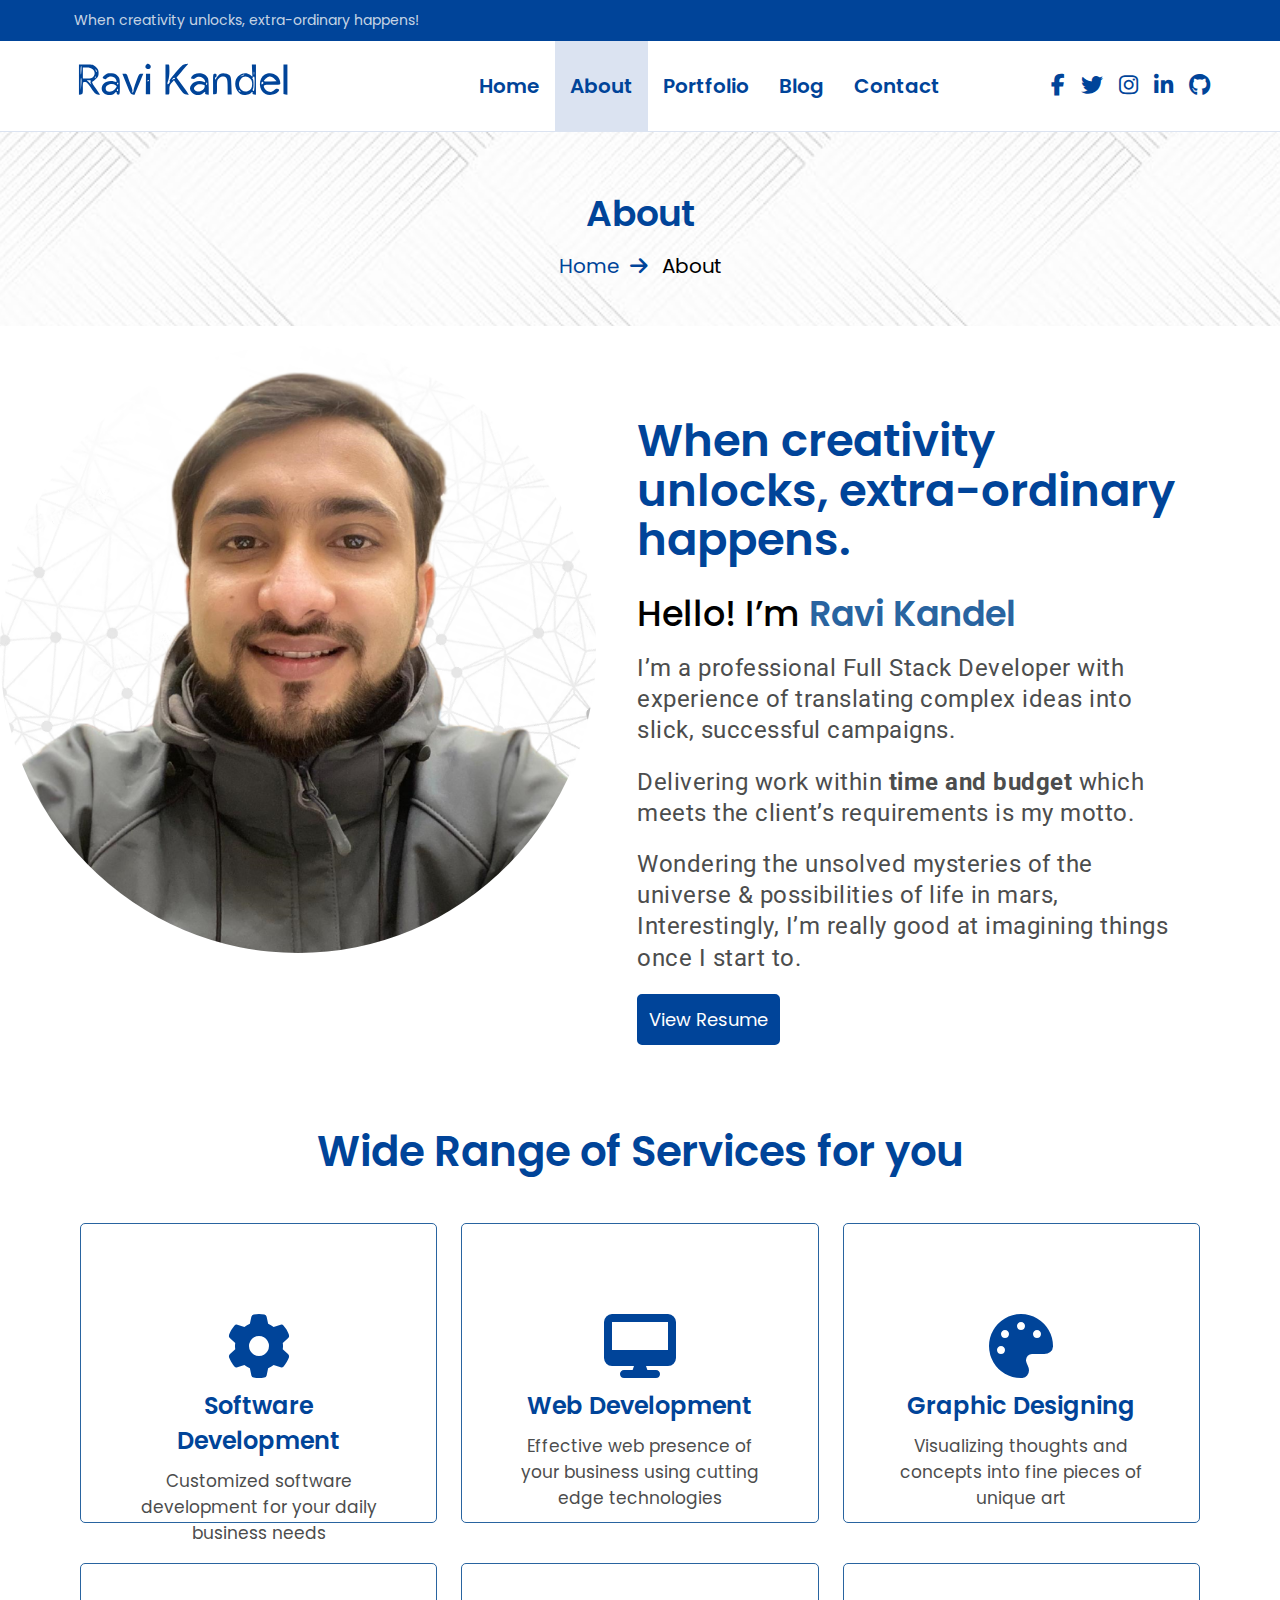
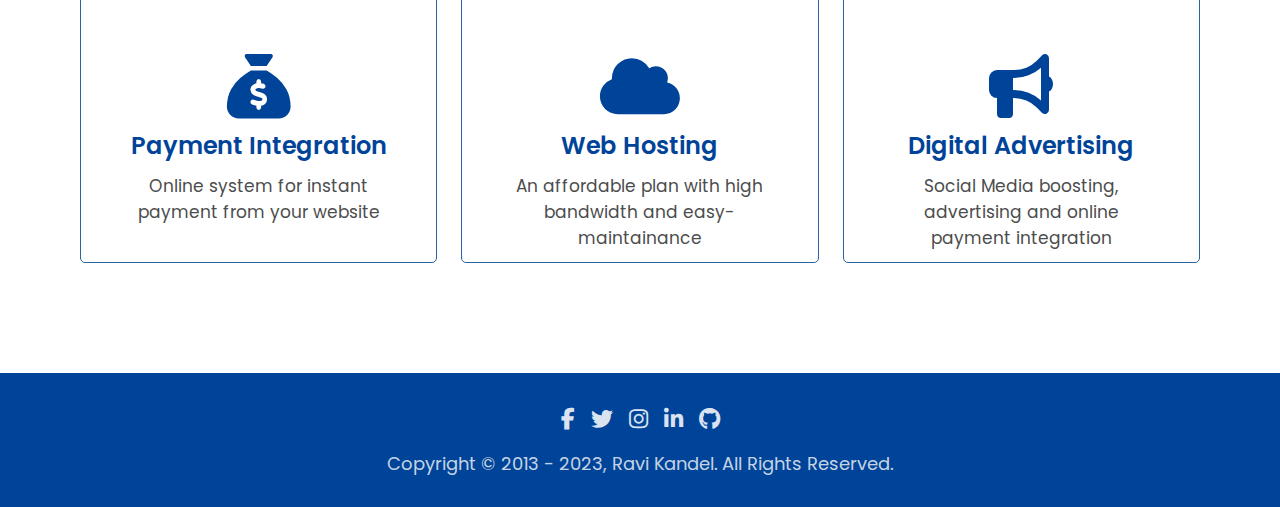
==== about.html @ 2e98d21c "initial commit" ====
<!DOCTYPE html>
<html lang="en">

<head>
    <meta charset="UTF-8">
    <meta name="viewport" content="width=device-width, initial-scale=1.0">
    <title>Home</title>
    <link rel="stylesheet" href="css/style.css" />
</head>

<body>

    <!--Header Start-->
    <header>
        <div class="header-top">
            <div class="display-frame">
                <p>When creativity unlocks, extra-ordinary happens!</p>
            </div>
        </div>
        <div class="header-bottom">
            <div class="display-frame">
                <div class="logo"><a href="index.html"><img src="images/logo.svg" title="Ravi Kandel" alt="Logo"></a>
                </div>
                <nav>
                    <ul>
                        <li><a href="index.html">Home</a></li>
                        <li class="active"><a href="about.html">About</a></li>
                        <li><a href="portfolio.html">Portfolio</a></li>
                        <li><a href="blog.html">Blog</a></li>
                        <li><a href="contact.html">Contact</a></li>
                    </ul>
                </nav>
                <div class="media-icons">
                    <a title="Facebook" class="icon-facebook" href="https://www.facebook.com/ravi.kandel2"><i
                            class="fab fa-facebook-f"></i></a>
                    <a title="Twitter" class="icon-twitter" href="http://www.twitter.com/ravikandel1"><i
                            class="fab fa-twitter"></i></a>
                    <a title="Instagram" class="icon-instagram" href="https://www.instagram.com/ravi.kandel2"><i
                            class="fab fa-instagram"></i></a>
                    <a title="LinkedIn" class="icon-linkedin" href="https://www.instagram.com/ravi.kandel2"><i
                            class="fab fa-linkedin-in"></i></a>
                    <a title="Github" class="icon-github" href="https://github.com/ravikandel1"> <i
                            class="fab fa-github"></i></a>
                </div>
            </div>
        </div>
    </header>
    <!--Header End-->

    <!-- Breadcrum Section Start -->
    <section class="breadcrum">
        <div class="display-frame">
            <h1>About</h1>
            <ul>
                <li><a href="index.html">Home</a><i class="fa fa-arrow-right"></i></li>
                <li>About</li>
            </ul>
        </div>
    </section>
    <!--Breadcrum Section End -->

    <!-- About Section Start -->
    <section class="about-me">
        <div class="left-column">
            <img src="images/ravi.png">
        </div>
        <div class="right-column">
            <h1>When creativity unlocks, <span>extra-ordinary happens.</span></h1>
            <h2>Hello! I’m <span>Ravi Kandel</span></h2>
            <p>I’m a professional Full Stack Developer with experience of translating complex ideas into slick,
                successful campaigns.</p>
            <p>Delivering work within <strong>time and budget</strong> which meets the
                client’s requirements is my motto.</p>
            <p>Wondering the unsolved mysteries of the universe & possibilities of life in mars, Interestingly, I’m
                really good at imagining things once I start to.</p>
            <button id="btnViewResume">View Resume</button>
        </div>
    </section>
    <!-- About Section End -->

    <!-- Skills Section Start -->
    <!-- Skills Section End -->

    <!-- Services Section Start -->
    <section class="services">
        <div class="display-frame">
            <h1>Wide Range of Services for you</h1>
            <div class="column"><i class="fas fa-cog fa-4x"></i>
                <h2>Software Development</h2>
                <p>Customized software development for your daily business needs</p>
            </div>
            <div class="column"><i class="fas fa-desktop fa-4x"></i>
                <h2>Web Development</h2>
                <p>Effective web presence of your business using cutting edge technologies</p>
            </div>
            <div class="column"><i class="fas fa-palette fa-4x"></i>
                <h2>Graphic Designing</h2>
                <p>Visualizing thoughts and concepts into fine pieces of unique art</p>
            </div>
            <div class="column"><i class="fas fa-sack-dollar fa-4x"></i>
                <h2>Payment Integration</h2>
                <p>Online system for instant payment from your website</p>
            </div>
            <div class="column"><i class="fas fa-cloud fa-4x"></i>
                <h2>Web Hosting</h2>
                <p>An affordable plan with high bandwidth and easy-maintainance</p>
            </div>
            <div class="column"><i class="fas fa-bullhorn fa-4x"></i>
                <h2>Digital Advertising</h2>
                <p>Social Media boosting, advertising and online payment integration</p>
            </div>
        </div>
    </section>
    <!-- Services Section End -->

    <!-- Footer Section Start -->
    <footer>
        <div class="hero-text">
            <div class="media-icons">
                <a title="Facebook" class="icon-facebook" href="https://www.facebook.com/ravi.kandel2"><i
                        class="fab fa-facebook-f"></i></a>
                <a title="Twitter" class="icon-twitter" href="http://www.twitter.com/ravikandel1"><i
                        class="fab fa-twitter"></i></a>
                <a title="Instagram" class="icon-instagram" href="https://www.instagram.com/ravi.kandel2"><i
                        class="fab fa-instagram"></i></a>
                <a title="LinkedIn" class="icon-linkedin" href="https://www.instagram.com/ravi.kandel2"><i
                        class="fab fa-linkedin-in"></i></a>
                <a title="Github" class="icon-github" href="https://github.com/ravikandel1"> <i
                        class="fab fa-github"></i></a>
            </div>
            <p>Copyright © 2013 - 2023, Ravi Kandel. All Rights Reserved.</p>
        </div>
    </footer>

</body>

</html>
---- css/style.css ----
@import url('https://fonts.googleapis.com/css2?family=Roboto:wght@300;400;500;700;900&display=swap');
@import url("https://fonts.googleapis.com/css2?family=Poppins:wght@400;600;700&display=swap");
@import url('https://cdnjs.cloudflare.com/ajax/libs/font-awesome/6.4.0/css/all.min.css');


/*reset the browser default */
* {
    margin: 0;
    padding: 0;
    text-decoration: none;
    box-sizing: border-box;
    scroll-behavior: smooth;
}

body,
html {
    font-size: 16px;
    font-family: 'Poppins', sans-serif;
    font-weight: 400;
    margin: 0 auto;
    padding: 0;
}

.display-frame {
    width: 90%;
    margin: 0 auto;
}

.theme-color {
    color: #004499;
}

/* header top */
header .header-top {
    position: relative;
    display: block;
    background: #004499;
}

header .header-top p {
    padding: 10px;
    color: rgba(250, 250, 250, 0.8);
    font-size: 14px;
    font-weight: 400;
}

/* header bottom */

header .header-bottom {
    background-color: #FFFFFF;
    display: flex;
    transition: all 0.3s ease;
    justify-content: space-between;
    align-items: center;
    margin: auto;
    border-bottom: 1px solid #dbe3f1;
}

/* header bottom logo */

header .header-bottom .logo {
    float: left;
    padding: 14px 0;
}

header .header-bottom .logo a img {
    min-width: 30%;
    max-width: 59%;
}

/* header bottom nav */

nav {
    float: left;
    font-size: 16px;
}

nav ul li {
    padding: 30px 0;
    list-style: none;
    float: left;
    border: 0;
}

nav ul li a {
    font-size: 20px;
    padding: 30px 15px;
    font-weight: 600;
    color: #004499;
    font-family: 'Poppins', sans-serif;
    transition: all 0.4s ease;
}

nav ul li.active,
nav ul li:hover {
    color: #004499;
    background: #dbe3f1;
}

/* header bottom media icons */

header .header-bottom .media-icons {
    padding: 28px 0;
    float: right;
}

header .header-bottom .media-icons a {
    font-size: 22px;
    margin: 0px 6px 4px;
    color: #004499;
}

.media-icons a.icon-facebook:hover {
    color: #3B5998;
}

.media-icons a.icon-twitter:hover {
    color: #00ACEE;
}

.media-icons a.icon-instagram:hover {
    color: #EA4C89;
}

.media-icons a.icon-linkedin:hover {
    color: #0E76A8;
}

.media-icons a.icon-github:hover {
    color: #000000;
}


/*Breadcrum*/

.breadcrum {
    background-image: url("../images/bg.jpg");
    background-size: cover;
    background-position: center;
    background-attachment: fixed;
    padding: calc(5vh) 0;
    font-family: 'Poppins', sans-serif;
    text-align: center;
}

.breadcrum h1 {
    font-size: 36px;
    font-weight: 600;
    font-family: 'Poppins', sans-serif;
    line-height: 1.5;
    padding: 10px;
    color: #004499;
}

.breadcrum ul {
    list-style: none;
    margin: 0;
    padding: 0;
}

.breadcrum ul li {
    font-size: 20px;
    display: inline-block;
    color: #000000;

}

.breadcrum ul li a {
    color: #004499;
}

.breadcrum ul li a:hover {
    text-decoration: underline;
}

.breadcrum ul li i {
    margin: 0 10px;
    color: #004499;

}

/* Main Banner */

.main-banner {
    height: 80vh;
    background: url("../images/aa.jpg") no-repeat;
    background-size: cover;
    background-position: center;
    background-attachment: fixed;

}

.welcome-text {
    padding: calc(20vh) 10px 0;
}

.welcome-text h1 {
    font-size: 75px;
    font-weight: 600;
    line-height: 1;

}

.welcome-text h2 {
    font-size: 60px;
    font-weight: 400;
    line-height: 1;
    margin-bottom: 10px;
    color: #2964a0;
}

.welcome-text h3 {
    font-size: 40px;
    line-height: 1.5;
    font-weight: 400;
}


.welcome-text button,
.right-column button,
.portfolio button,
.inquiry button,
.blog button {
    outline: none;
    padding: 10px;
    border-radius: 5px;
    font-size: 18px;
    font-weight: 400;
    background-color: #004499;
    font-family: 'Poppins', sans-serif;
    color: #FFFFFF;
    cursor: pointer;
    border: 2px solid #004499;
    transition: all 0.4s ease;
}

.welcome-text button:hover,
.right-column button:hover,
.portfolio button:hover,
.inquiry button:hover,
.blog button:hover {

    background: transparent;
    color: #004499;
    margin-left: 5px;
}

/* About Me */
.about-me {
    padding: 0 0 20px;
    display: flex;
}

.about-me .left-column {
    padding: 20px 0 0;
    display: inline-block;
    width: 49vw;
}

.about-me .left-column img {
    width: 95%;
    border-radius: 50%;
    display: block;
}

.about-me .right-column {
    display: inline-block;
    width: 44vw;
    padding: calc(10vh) 10px 0;
}

.about-me .right-column h1 {
    font-size: 45px;
    font-weight: 600;
    margin-bottom: 30px;
    font-family: 'Poppins', sans-serif;
    line-height: 1.1;
    color: #004499;
}

.about-me .right-column h1 span {
    color: #004499;
}

.about-me .right-column h2 {
    font-size: 35px;
    font-weight: 500;
    margin-bottom: 20px;
    font-family: 'Poppins', sans-serif;
    line-height: 1.1;
    color: #000000;
}

.about-me .right-column h2 span {
    color: #2964a0;
    font-weight: 600;
}

.about-me .right-column p {
    font-size: 24px;
    font-weight: 400;
    font-family: 'Roboto', sans-serif;
    letter-spacing: 0.5px;
    line-height: 1.3;
    margin: 20px 0;
    color: #4c4d4d;
}

/*Services Section*/
.services {
    background-image: url("../images/bg.jpg");
    background-size: cover;
    background-position: center;
    background-attachment: fixed;
    display: flex;
    text-align: center;
    padding: calc(5vh) 0 calc(10vh);
}

.services h1 {
    text-align: center;
    padding: 10px 0 20px;
    font-size: 42px;
    font-family: 'Poppins', sans-serif;
    font-weight: 600;
    color: #004499;
}

.services .column {
    cursor: pointer;
    display: inline-grid;
    border: 1px solid #2964a0;
    width: 31%;
    height: 300px;
    background-color: #FFFFFF;
    padding: calc(10vh) calc(5vh);
    color: #FFFFFF;
    border-radius: 5px;
    margin: 20px 10px;
}

.services .column:hover {
    background-color: #dbe3f1;
}

.services .column i {
    margin-bottom: 10px;
    color: #004499;
}

.services .column h2 {
    margin-bottom: 10px;
    font-size: 24px;
    font-family: 'Poppins', sans-serif;
    color: #004499;
    font-weight: 600;
}

.services .column p {
    color: #4c4d4d;
    font-size: 17px;
    font-family: 'Poppins', sans-serif;
}

/*Portfolio Section*/
.portfolio {
    padding: calc(5vh) 0 calc(10vh);
    text-align: center;
}

.portfolio h1 {
    padding: 20px 0;
    font-size: 42px;
    font-family: 'Poppins', sans-serif;
    font-weight: 600;
    color: #004499;
}

.portfolio figure {
    display: inline-block;
    width: 31%;
    border: 2px solid #004499;
    color: #FFFFFF;
    border-radius: 5px;
    margin: 20px 10px;
    text-align: left;
    position: relative;
}

.portfolio figure>a {
    display: block;
    overflow: hidden;
}

.portfolio figure img {
    width: 100%;
    height: auto;
    display: block;
    filter: blur(0.5px);
    cursor: zoom-in;
    transition: transform 0.2s;
}

.portfolio figure img:hover {
    filter: none;
    transform: scale(1.1);

}

.portfolio figure figcaption {
    background: #004499;
    padding: 10px;
}

.portfolio figure figcaption a {
    font-weight: 600;
    font-size: 20px;
    color: #fff;
}

.portfolio figure figcaption a:hover {
    color: #dbe3f1;
}

.portfolio figure figcaption p {
    color: #dbe3f1;
    font-size: 16px;
}


/*Inquiry Section*/
.inquiry {
    background-image: url("../images/bg.jpg");
    background-size: cover;
    background-position: center;
    background-attachment: fixed;
    text-align: center;
    padding: calc(10vh) 0;
}

.inquiry h1 {
    font-size: 48px;
    font-weight: 600;
    font-family: 'Poppins', sans-serif;
    line-height: 1.5;
    padding: 10px;
    color: #004499;
}



/*Blog Section*/
.blog {
    text-align: center;
    padding: calc(5vh) 0 calc(10vh);
}

.blog h1 {
    padding: 20px 0;
    font-size: 42px;
    font-family: 'Poppins', sans-serif;
    font-weight: 600;
    color: #004499;
}

.blog figure {
    display: inline-flex;
    width: 47.5%;
    border: 1px solid #004499;
    color: #004499;
    border-radius: 5px;
    margin: 20px 10px;
    padding: 10px;
}

.blog figure img {
    width: 200px;
    height: auto;
    display: block;

}

.blog figure figcaption {
    display: block;
    margin-left: 10px;
}


.blog figure figcaption a {
    font-weight: 600;
    display: block;
    text-align: left;
    font-size: 20px;
    color: #004499;
}

.blog figure figcaption a.readmore {
    padding: 10px;
    background-color: #004499;
    color: #FFFFFF;
    display: block;
    font-size: 18px;
    font-weight: 500;
    text-align: center;
    border-radius: 5px;
    margin: 0;
}

.blog figure figcaption span {
    color: #4c4d4d;
    display: block;
    text-align: left;
    margin-bottom: 10px;
}

.blog figure figcaption a:hover {
    text-decoration: underline;
}

.blog figure figcaption p {
    color: #000000;
    text-align: justify;
    margin-bottom: 10px;
    font-size: 16px;
}

/*Contact Page*/
.contact {
    margin: calc(5vh) 0 calc(10vh) 0;
}

.contact h1 {
    font-size: 26px;
    font-family: 'Poppins', sans-serif;
    font-weight: 600;
    color: #004499;
    text-align: center;
    margin-bottom: 20px;
}

.contact .left-column {
    padding: 0 10px;
    float: left;
    margin-bottom: 10px;
    width: 35vw;
}

.contact .left-column .media-icons {
    margin: 10px 0;
}

.contact .left-column .media-icons a {
    text-align: center;
    display: inline-block;
    padding: 10px;
    width: 60px;
    font-size: 28px;
    background: #004499;
    border-radius: 5px;
    color: #fff;
    margin-right: 10px;
    height: 60px;
}



.contact .left-column .media-icons a.icon-facebook:hover {
    background-color: #3B5998;
    color: #ffffff;
}

.contact .left-column .media-icons a.icon-twitter:hover {
    background-color: #00ACEE;
    color: #ffffff;
}

.contact .left-column .media-icons a.icon-instagram:hover {
    background-color: #EA4C89;
    color: #ffffff;
}

.contact .left-column .media-icons a.icon-linkedin:hover {
    background-color: #0E76A8;
    color: #ffffff;
}

.contact .left-column .media-icons a.icon-github:hover {
    background-color: #000000;
    color: #ffffff;
}


.contact .information {
    background-color: #ffffff;
    margin-bottom: 10px;
    border: 1px solid #004499;
    display: inline-flex;
    border-radius: 5px;
    align-items: center;
    width: 95%;
}

.contact .information i {
    padding: 10px;
    font-size: 38px;
    height: 60px;
    width: 60px;
    background: #004499;
    border-radius: 5px 0px 0px 5px;
    color: #fff;
    margin-right: 10px;

}

.contact .information h2 {
    font-size: 20px;
    font-weight: 600;
    color: #004499;
    margin-right: 10px;

}

.contact .information a {
    font-size: 18px;
    font-weight: 500;
    font-style: italic;
    color: #4c4d4d;
}

.contact .information a:hover {
    color: #004499;
    text-decoration: underline;
}

.contact .right-column {
    padding: 0 10px;
    display: inline-block;
    width: 50vw;
}

form {
    margin: 0;
}

form .group {
    display: flex;
    justify-content: space-between;
    flex-direction: row;
}

form .group .item {
    width: 100%;
    margin: 0 5px 10px 0;
    position: relative;
}

form .group .item .control-textarea {
    font-size: 16px;
    outline: 0;
    border: 1px solid #004499;
    color: #000;
    padding: 15px 5px 5px 50px !important;
    font-family: 'Poppins', sans-serif;
    height: 120px !important;
    border-radius: 5px;
    display: block;
    position: relative;
    transition: all 0.25s ease;
    width: 100%;
    box-shadow: 0 10px 28px 0 rgba(59, 59, 152, 0.15);
}

form .group .item .control {
    font-size: 16px;
    outline: 0;
    border: 1px solid #004499;
    height: 60px;
    color: #000;
    padding: 5px 5px 5px 50px;
    border-radius: 5px;
    display: block;
    position: relative;
    transition: all 0.25s ease;
    width: 100%;
    box-shadow: 0 10px 28px 0 rgba(59, 59, 152, 0.15);
}

form .group .item>i {
    line-height: 60px;
    color: #004499;
    position: absolute;
    pointer-events: none;
    transition: all 0.25s ease;
    top: 0;
    left: 20px;
}

input:valid {
    border: 1px solid #004499 !important;
}

input:invalid,
select:invalid,
textarea:invalid {
    border: 1px solid red !important;
}


/* footer styles */

footer {
    background: #004499;
    color: rgba(250, 250, 250, 0.8);
    padding: 30px 15px;
}

footer .media-icons {
    text-align: center;
    padding-bottom: 10px;
}

footer .media-icons a {
    font-size: 22px;
    margin: 0px 6px 4px;
    color: #dbe3f1;
    display: inline-block;
    text-align: center;
}

footer p {
    text-align: center;
    font-size: 18px;
}
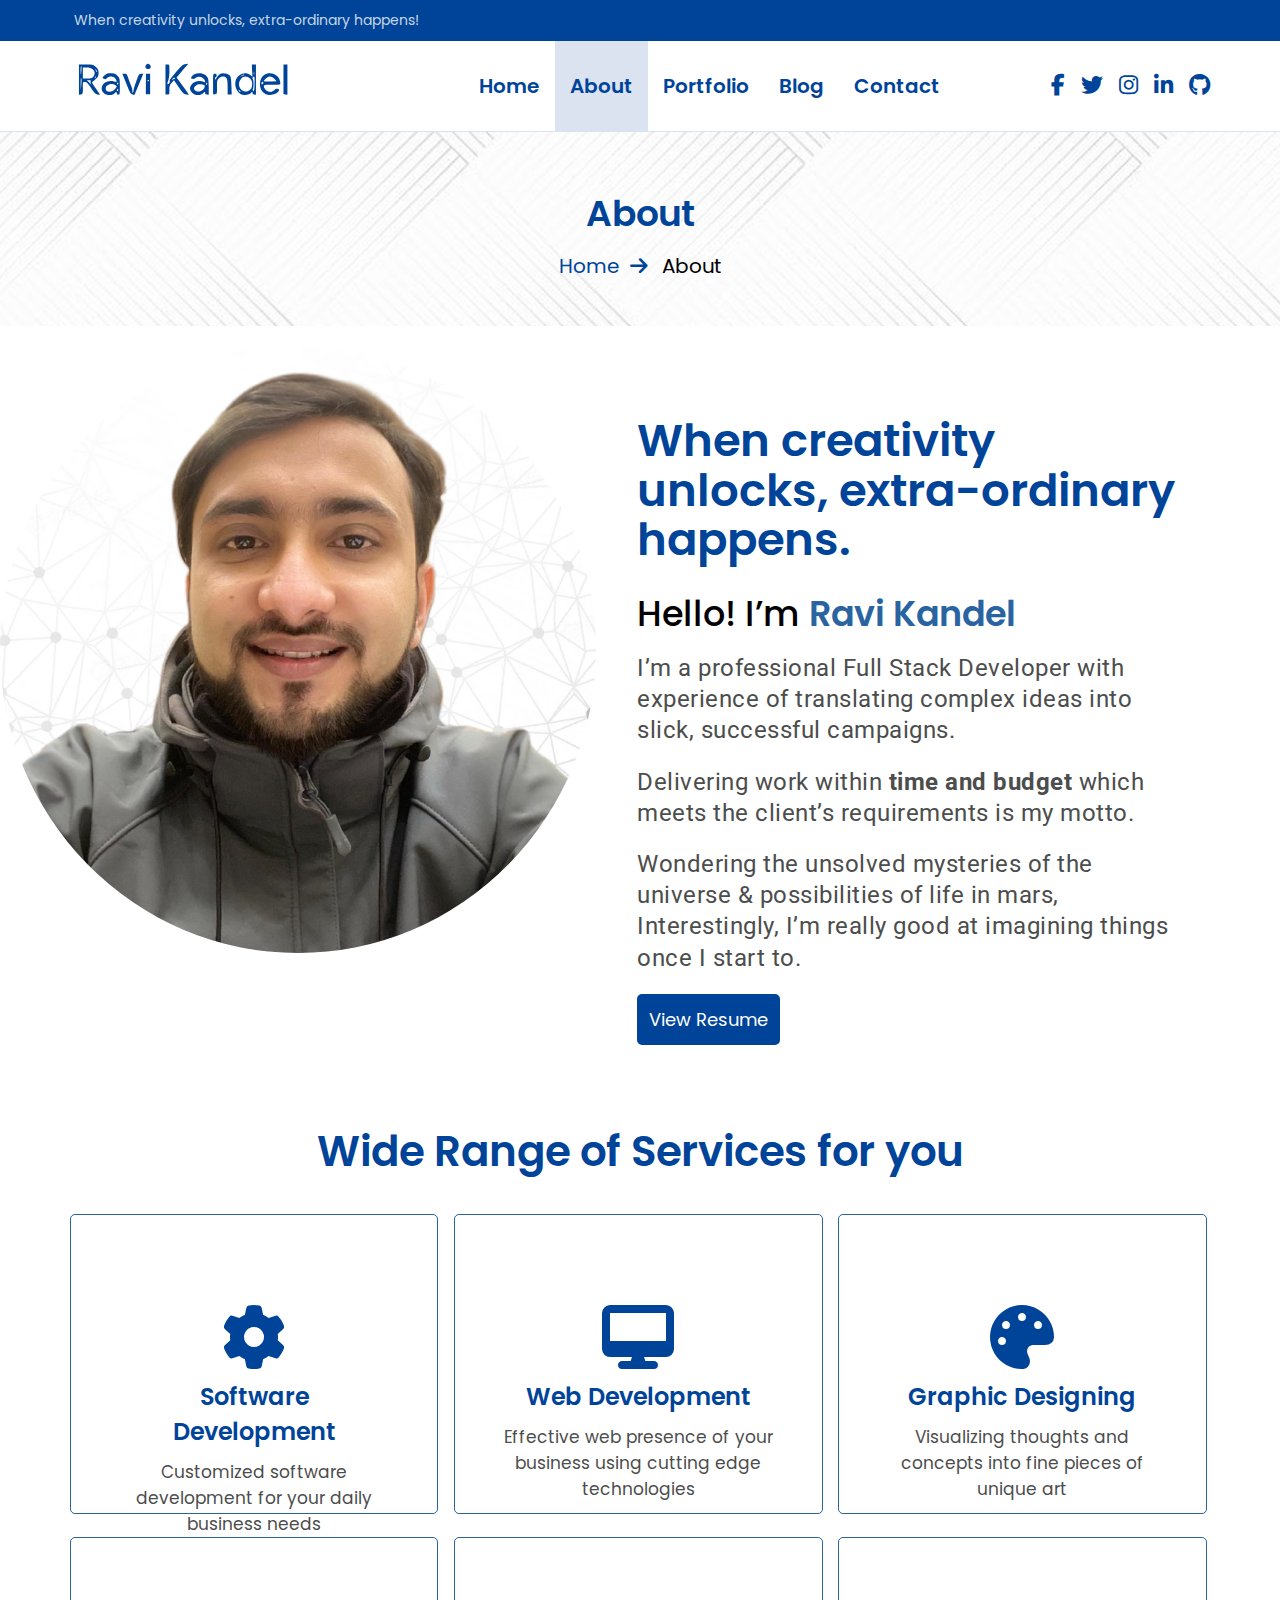
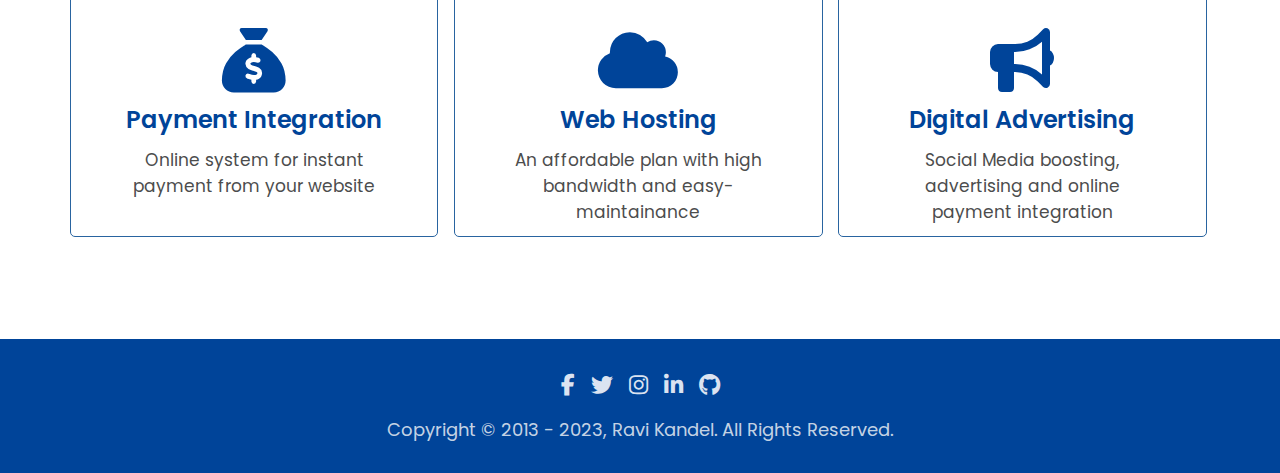
==== commit 64922908: "Update about.html" ====
--- a/about.html
+++ b/about.html
@@ -4,8 +4,8 @@
 <head>
     <meta charset="UTF-8">
     <meta name="viewport" content="width=device-width, initial-scale=1.0">
-    <title>Home</title>
-    <link rel="stylesheet" href="css/style.css" />
+    <title>About | Ravi Kandel</title>
+    <link rel="stylesheet" href="css/style.css">
 </head>
 
 <body>
@@ -39,7 +39,7 @@
                             class="fab fa-instagram"></i></a>
                     <a title="LinkedIn" class="icon-linkedin" href="https://www.instagram.com/ravi.kandel2"><i
                             class="fab fa-linkedin-in"></i></a>
-                    <a title="Github" class="icon-github" href="https://github.com/ravikandel1"> <i
+                    <a title="Github" class="icon-github" href="https://github.com/ravikandel"> <i
                             class="fab fa-github"></i></a>
                 </div>
             </div>
@@ -62,7 +62,7 @@
     <!-- About Section Start -->
     <section class="about-me">
         <div class="left-column">
-            <img src="images/ravi.png">
+            <img src="images/ravi.png" alt="Ravi Kandel">
         </div>
         <div class="right-column">
             <h1>When creativity unlocks, <span>extra-ordinary happens.</span></h1>
@@ -125,7 +125,7 @@
                         class="fab fa-instagram"></i></a>
                 <a title="LinkedIn" class="icon-linkedin" href="https://www.instagram.com/ravi.kandel2"><i
                         class="fab fa-linkedin-in"></i></a>
-                <a title="Github" class="icon-github" href="https://github.com/ravikandel1"> <i
+                <a title="Github" class="icon-github" href="https://github.com/ravikandel"> <i
                         class="fab fa-github"></i></a>
             </div>
             <p>Copyright © 2013 - 2023, Ravi Kandel. All Rights Reserved.</p>
@@ -134,4 +134,4 @@
 
 </body>
 
-</html>+</html>
--- a/css/style.css
+++ b/css/style.css
@@ -233,6 +233,12 @@
     border: 2px solid #004499;
     transition: all 0.4s ease;
 }
+.portfolio button,
+.blog button
+{
+    display: block;
+    margin: 0 auto;
+}
 
 .welcome-text button:hover,
 .right-column button:hover,
@@ -242,7 +248,6 @@
 
     background: transparent;
     color: #004499;
-    margin-left: 5px;
 }
 
 /* About Me */
@@ -313,7 +318,6 @@
     background-position: center;
     background-attachment: fixed;
     display: flex;
-    text-align: center;
     padding: calc(5vh) 0 calc(10vh);
 }
 
@@ -327,16 +331,17 @@
 }
 
 .services .column {
+    text-align: center;
     cursor: pointer;
     display: inline-grid;
     border: 1px solid #2964a0;
-    width: 31%;
+    width: 32%;
     height: 300px;
     background-color: #FFFFFF;
     padding: calc(10vh) calc(5vh);
     color: #FFFFFF;
     border-radius: 5px;
-    margin: 20px 10px;
+    margin: 1% 0.5%;
 }
 
 .services .column:hover {
@@ -365,7 +370,7 @@
 /*Portfolio Section*/
 .portfolio {
     padding: calc(5vh) 0 calc(10vh);
-    text-align: center;
+    
 }
 
 .portfolio h1 {
@@ -373,16 +378,17 @@
     font-size: 42px;
     font-family: 'Poppins', sans-serif;
     font-weight: 600;
+    text-align: center;
     color: #004499;
 }
 
 .portfolio figure {
     display: inline-block;
-    width: 31%;
+    width: 32%;
     border: 2px solid #004499;
     color: #FFFFFF;
     border-radius: 5px;
-    margin: 20px 10px;
+    margin: 1% 0.5%;
     text-align: left;
     position: relative;
 }
@@ -451,13 +457,13 @@
 
 /*Blog Section*/
 .blog {
-    text-align: center;
     padding: calc(5vh) 0 calc(10vh);
 }
 
 .blog h1 {
     padding: 20px 0;
     font-size: 42px;
+    text-align: center;
     font-family: 'Poppins', sans-serif;
     font-weight: 600;
     color: #004499;
@@ -465,11 +471,11 @@
 
 .blog figure {
     display: inline-flex;
-    width: 47.5%;
+    width: 48.5%;
     border: 1px solid #004499;
     color: #004499;
     border-radius: 5px;
-    margin: 20px 10px;
+    margin: 1% 0.5%;
     padding: 10px;
 }
 
@@ -730,4 +736,4 @@
 footer p {
     text-align: center;
     font-size: 18px;
-}+}
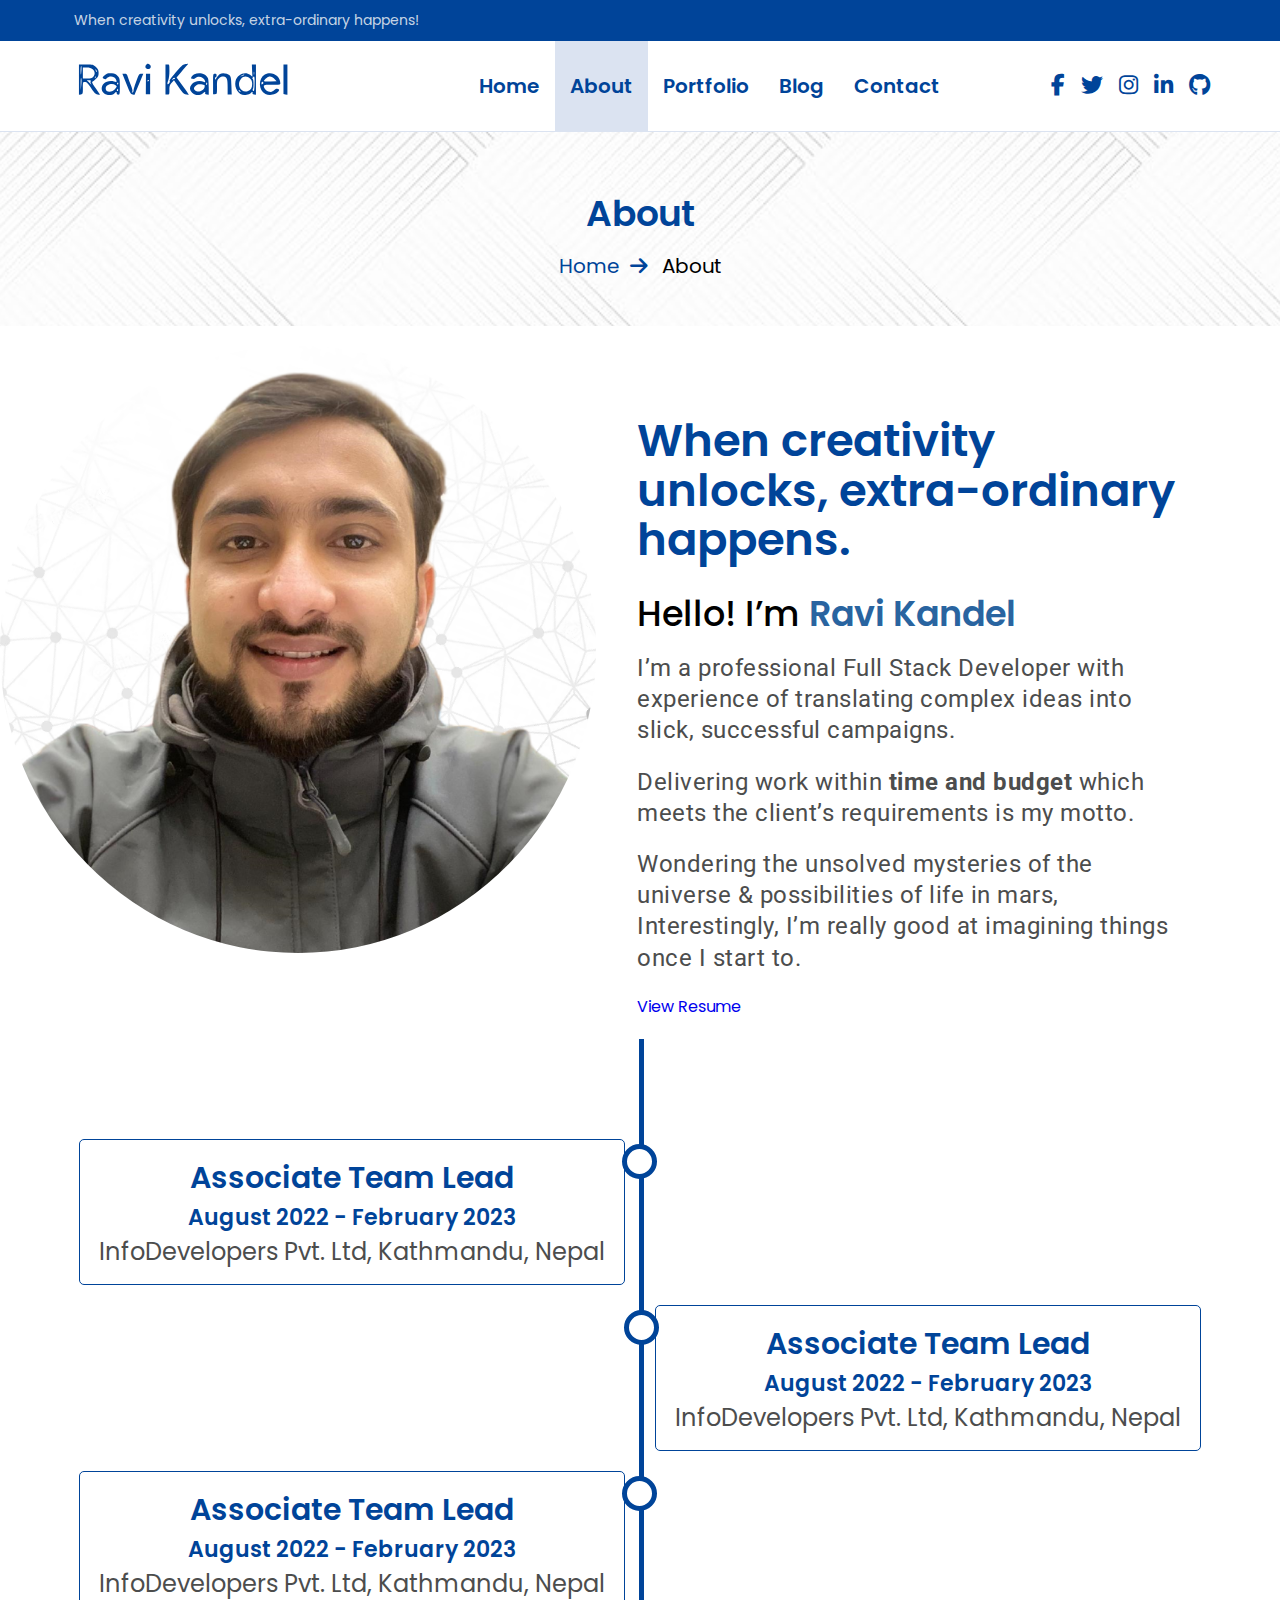
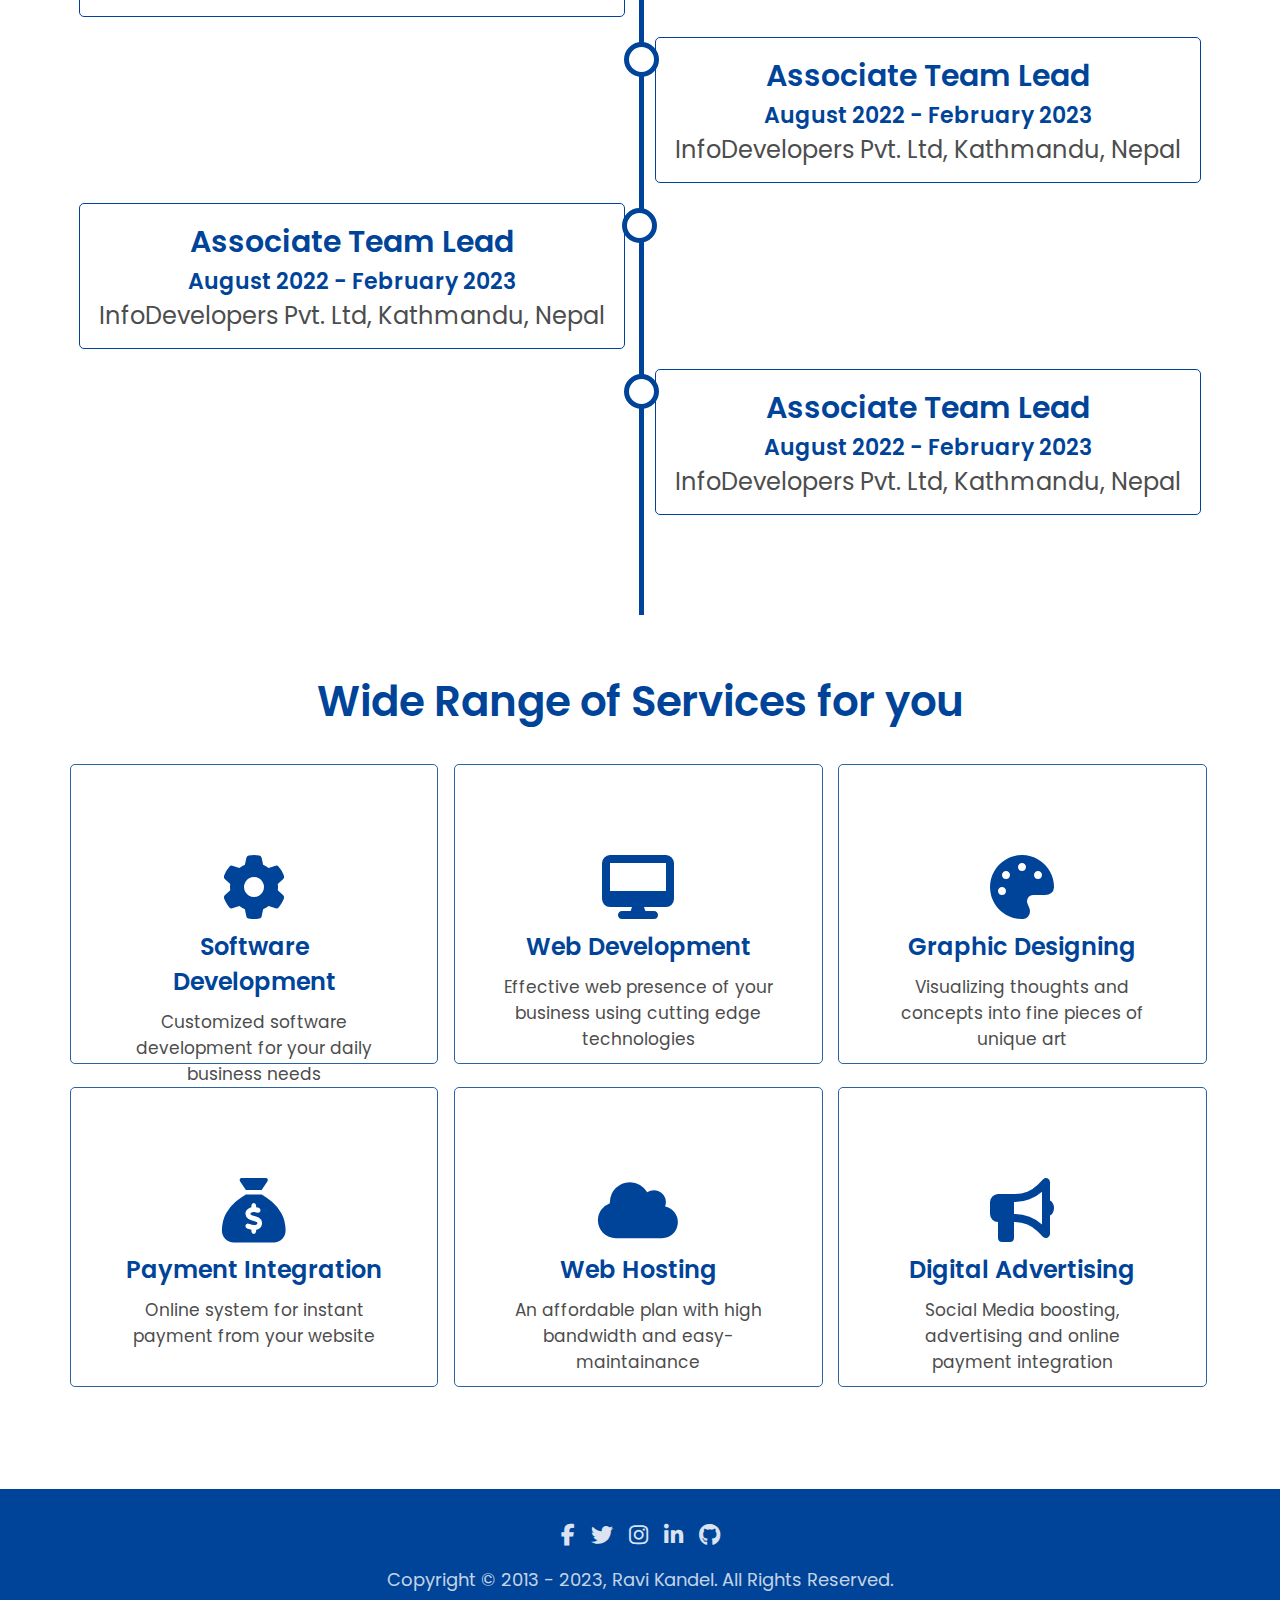
==== commit 32234efa: "Update about.html" ====
--- a/about.html
+++ b/about.html
@@ -73,10 +73,59 @@
                 client’s requirements is my motto.</p>
             <p>Wondering the unsolved mysteries of the universe & possibilities of life in mars, Interestingly, I’m
                 really good at imagining things once I start to.</p>
-            <button id="btnViewResume">View Resume</button>
+              <a href="files/Resume.pdf" target="_blank">View Resume</a>
         </div>
     </section>
     <!-- About Section End -->
+
+<!--Professional Summary Section Start-->
+<section class="professional-summary">
+  <div class="display-frame">
+      <div class="wrapper left">
+        <div class="content">
+          <h1>Associate Team Lead</h1>
+          <h2>August 2022 - February 2023</h2>
+          <p>InfoDevelopers Pvt. Ltd, Kathmandu, Nepal</p>
+        </div>
+      </div>
+      <div class="wrapper right">
+        <div class="content">
+           <h1>Associate Team Lead</h1>
+          <h2>August 2022 - February 2023</h2>
+          <p>InfoDevelopers Pvt. Ltd, Kathmandu, Nepal</p>
+        </div>
+      </div>
+      <div class="wrapper left">
+        <div class="content">
+           <h1>Associate Team Lead</h1>
+          <h2>August 2022 - February 2023</h2>
+          <p>InfoDevelopers Pvt. Ltd, Kathmandu, Nepal</p>
+        </div>
+      </div>
+      <div class="wrapper right">
+        <div class="content">
+           <h1>Associate Team Lead</h1>
+          <h2>August 2022 - February 2023</h2>
+          <p>InfoDevelopers Pvt. Ltd, Kathmandu, Nepal</p>
+        </div>
+      </div>
+      <div class="wrapper left">
+        <div class="content">
+           <h1>Associate Team Lead</h1>
+          <h2>August 2022 - February 2023</h2>
+          <p>InfoDevelopers Pvt. Ltd, Kathmandu, Nepal</p>
+        </div>
+      </div>
+      <div class="wrapper right">
+        <div class="content">
+           <h1>Associate Team Lead</h1>
+          <h2>August 2022 - February 2023</h2>
+          <p>InfoDevelopers Pvt. Ltd, Kathmandu, Nepal</p>
+        </div>
+      </div>
+  </div>
+</section>
+<!-- Professional Summary Section End -->
 
     <!-- Skills Section Start -->
     <!-- Skills Section End -->
--- a/css/style.css
+++ b/css/style.css
@@ -216,14 +216,11 @@
 }
 
 
-.welcome-text button,
-.right-column button,
-.portfolio button,
-.inquiry button,
-.blog button {
+.welcome-text a {
     outline: none;
     padding: 10px;
     border-radius: 5px;
+    display:inline-block;
     font-size: 18px;
     font-weight: 400;
     background-color: #004499;
@@ -233,6 +230,28 @@
     border: 2px solid #004499;
     transition: all 0.4s ease;
 }
+
+.welcome-text a:hover {
+    background: transparent;
+    color: #004499;
+}
+
+
+.right-column button,
+.portfolio button,
+.blog button {
+    outline: none;
+    padding: 10px;
+    border-radius: 5px;
+    font-size: 18px;
+    font-weight: 400;
+    background-color: #004499;
+    font-family: 'Poppins', sans-serif;
+    color: #FFFFFF;
+    cursor: pointer;
+    border: 2px solid #004499;
+    transition: all 0.4s ease;
+}
 .portfolio button,
 .blog button
 {
@@ -240,12 +259,9 @@
     margin: 0 auto;
 }
 
-.welcome-text button:hover,
 .right-column button:hover,
 .portfolio button:hover,
-.inquiry button:hover,
 .blog button:hover {
-
     background: transparent;
     color: #004499;
 }
@@ -453,7 +469,105 @@
     color: #004499;
 }
 
-
+.inquiry a {
+    outline: none;
+    padding: 10px;
+    border-radius: 5px;
+    font-size: 18px;
+    display: inline-block;
+    font-weight: 400;
+    background-color: #004499;
+    font-family: 'Poppins', sans-serif;
+    color: #FFFFFF;
+    cursor: pointer;
+    border: 2px solid #004499;
+    transition: all 0.4s ease;
+}
+
+.inquiry a:hover{
+  background: transparent;
+    color: #004499;
+}
+
+
+/*Professional History Section*/
+.professional-summary {
+ background-image: url("../images/bg.jpg");
+ background-size: cover;
+ background-position: center;
+ background-attachment: fixed;
+ text-align: center;
+ padding: calc(10vh) 0;
+ position: relative;
+ margin: 0 auto;
+}
+
+.professional-summary::after {
+  content: '';
+  position: absolute;
+  width: 5px;
+  background-color: #004499;
+  top: 0;
+  bottom: 0;
+  left: 50%;
+  margin-left: -1px;
+}
+
+.wrapper {
+  padding: 10px 15px;
+  position: relative;
+  width: 50%;
+}
+
+.wrapper::after {
+  content: '';
+  position: absolute;
+  width: 25px;
+  height: 25px;
+  right: -17px;
+  background-color: #FFFFFF;
+  border: 5px solid #004499;
+  top: 15px;
+  border-radius: 50%;
+  z-index: 1;
+}
+
+.left {
+  left: 0;
+}
+
+.right {
+  left: 50%;
+}
+.right::after {
+  left: -16px;
+}
+
+.content {
+    background: url(../images/bg1.jpg) no-repeat;
+    background-size: cover;
+    background-position: center;
+    background-attachment: fixed;
+    padding: 15px;
+    position: relative;
+    border-radius: 5px;
+    border: 1px solid #004499;
+}
+
+.content h1{
+    font-size:30px;
+    font-weight:600;
+    color:#004499
+}
+.content h2{
+    font-size:22px;
+    font-weight:600;
+    color:#004499
+}
+.content p{
+    font-size: 24px;
+    color: #4c4d4d;
+}
 
 /*Blog Section*/
 .blog {
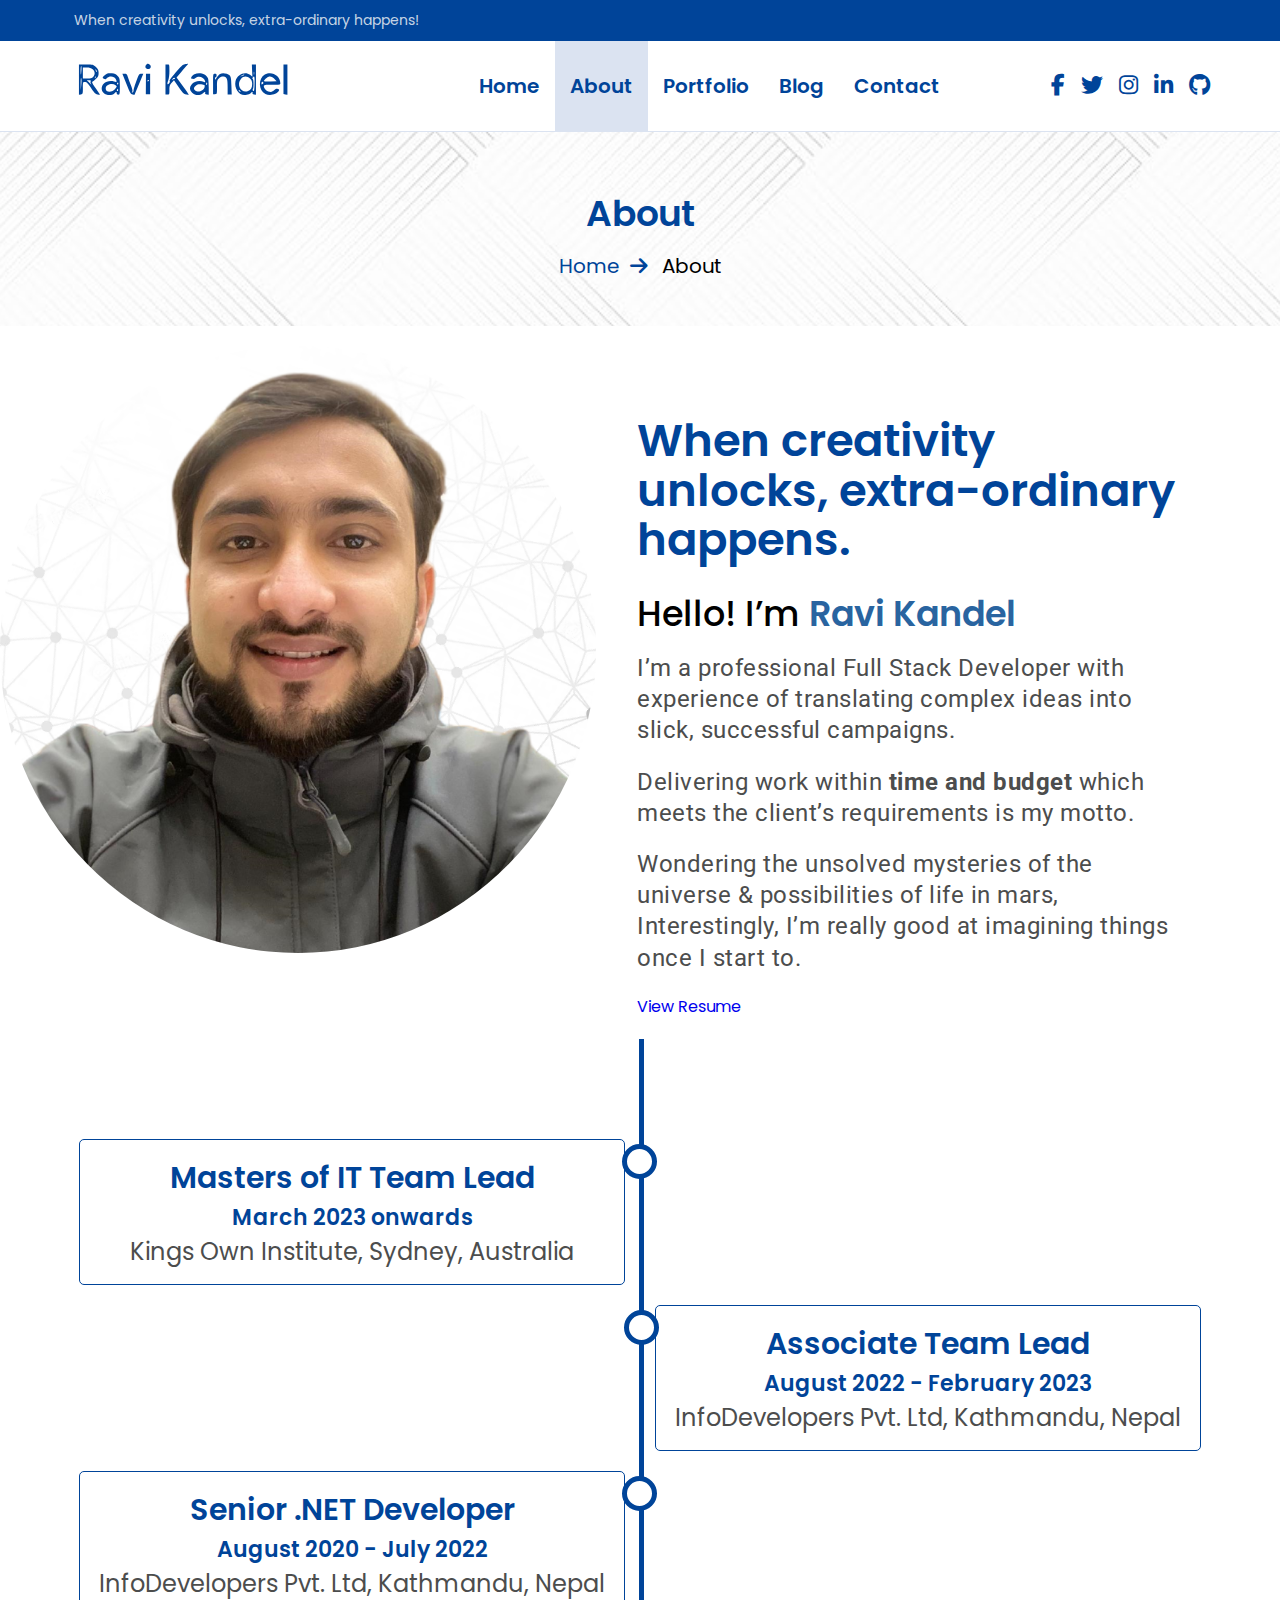
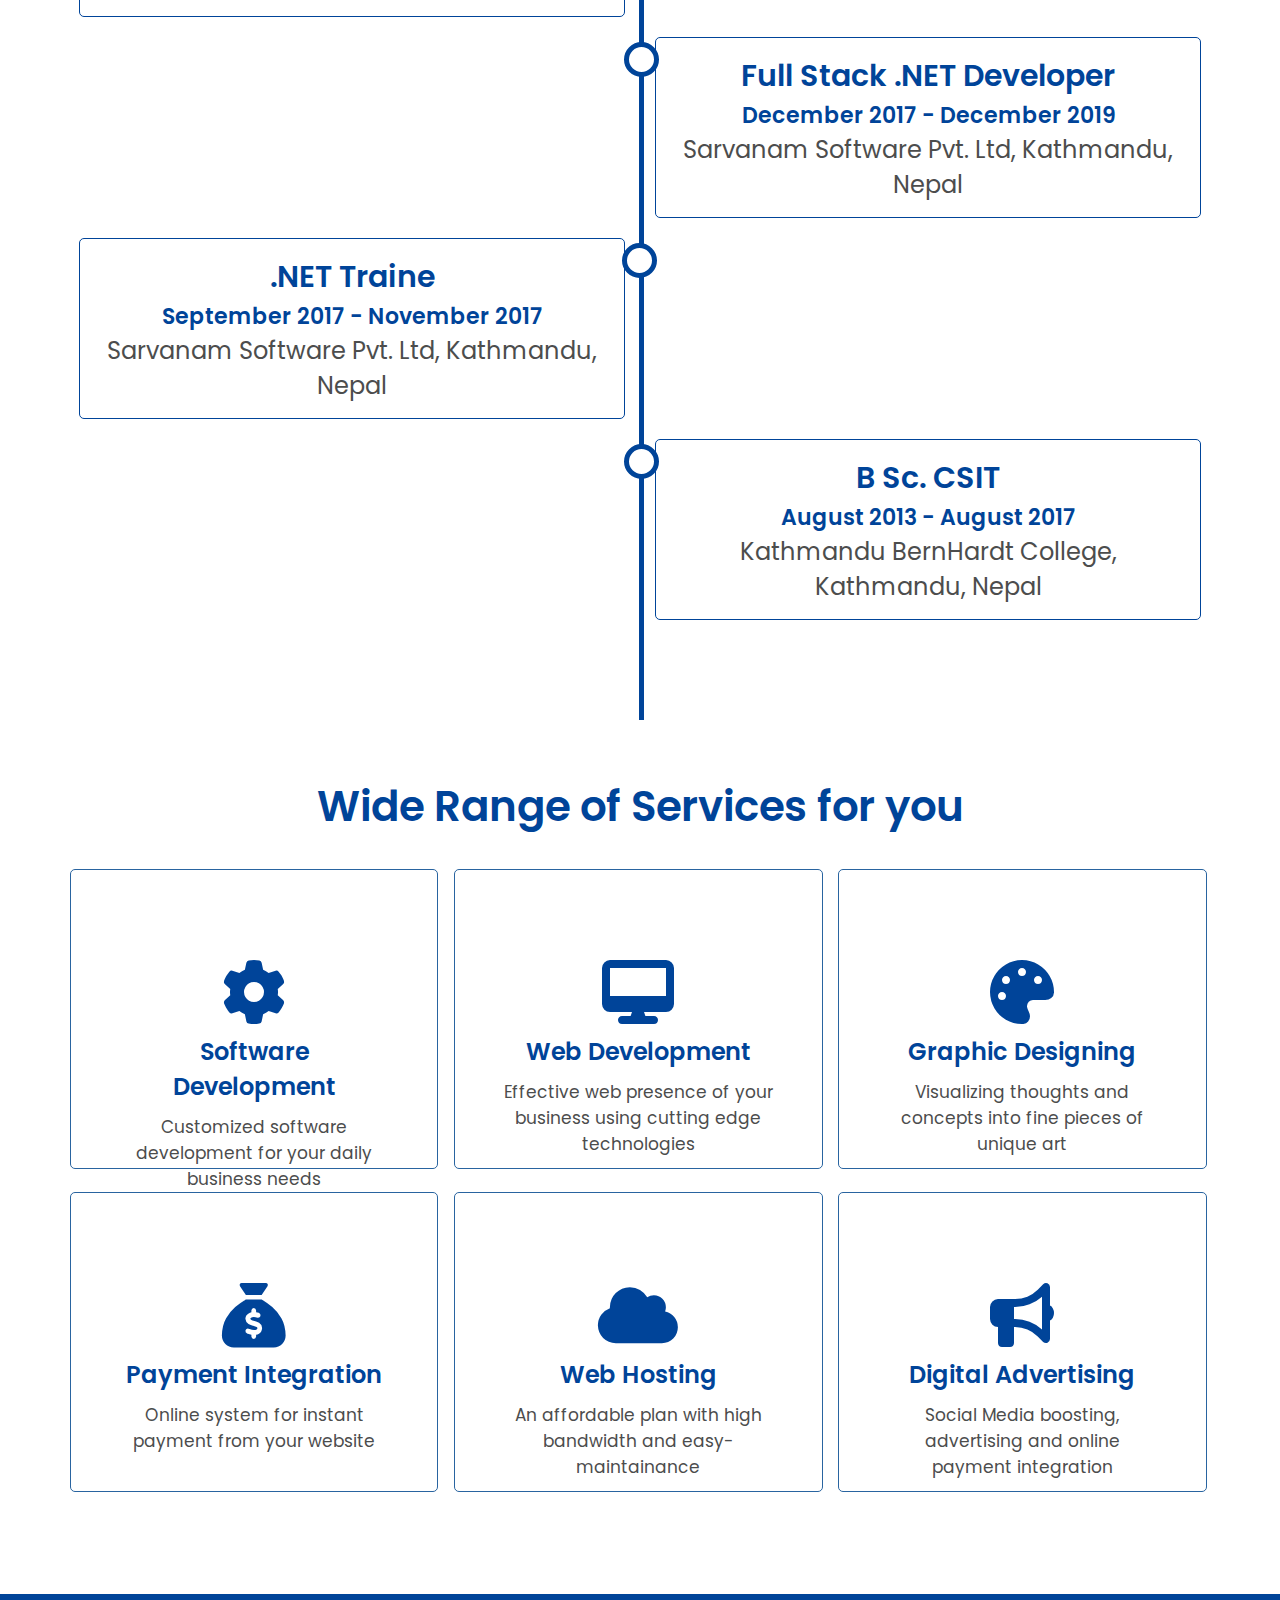
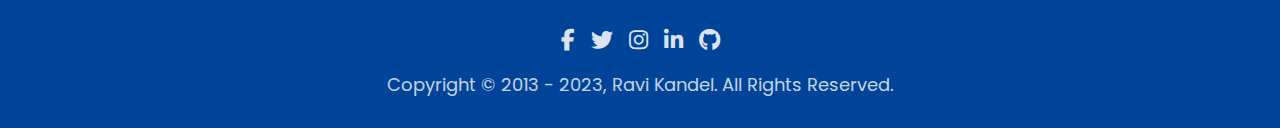
==== commit 2e102a8c: "Update about.html" ====
--- a/about.html
+++ b/about.html
@@ -83,9 +83,9 @@
   <div class="display-frame">
       <div class="wrapper left">
         <div class="content">
-          <h1>Associate Team Lead</h1>
-          <h2>August 2022 - February 2023</h2>
-          <p>InfoDevelopers Pvt. Ltd, Kathmandu, Nepal</p>
+          <h1>Masters of IT Team Lead</h1>
+          <h2>March 2023 onwards</h2>
+          <p>Kings Own Institute, Sydney, Australia</p>
         </div>
       </div>
       <div class="wrapper right">
@@ -97,30 +97,30 @@
       </div>
       <div class="wrapper left">
         <div class="content">
-           <h1>Associate Team Lead</h1>
-          <h2>August 2022 - February 2023</h2>
+           <h1>Senior .NET Developer</h1>
+          <h2>August 2020 - July 2022</h2>
           <p>InfoDevelopers Pvt. Ltd, Kathmandu, Nepal</p>
         </div>
       </div>
       <div class="wrapper right">
         <div class="content">
-           <h1>Associate Team Lead</h1>
-          <h2>August 2022 - February 2023</h2>
-          <p>InfoDevelopers Pvt. Ltd, Kathmandu, Nepal</p>
+          <h1>Full Stack .NET Developer</h1>
+          <h2>December 2017 - December 2019</h2>
+          <p>Sarvanam Software Pvt. Ltd, Kathmandu, Nepal</p>
         </div>
       </div>
       <div class="wrapper left">
         <div class="content">
-           <h1>Associate Team Lead</h1>
-          <h2>August 2022 - February 2023</h2>
-          <p>InfoDevelopers Pvt. Ltd, Kathmandu, Nepal</p>
+          <h1>.NET Traine</h1>
+          <h2>September 2017 - November 2017</h2>
+          <p>Sarvanam Software Pvt. Ltd, Kathmandu, Nepal</p>
         </div>
       </div>
       <div class="wrapper right">
         <div class="content">
-           <h1>Associate Team Lead</h1>
-          <h2>August 2022 - February 2023</h2>
-          <p>InfoDevelopers Pvt. Ltd, Kathmandu, Nepal</p>
+           <h1>B Sc. CSIT</h1>
+          <h2>August 2013 - August 2017</h2>
+          <p>Kathmandu BernHardt College, Kathmandu, Nepal</p>
         </div>
       </div>
   </div>
